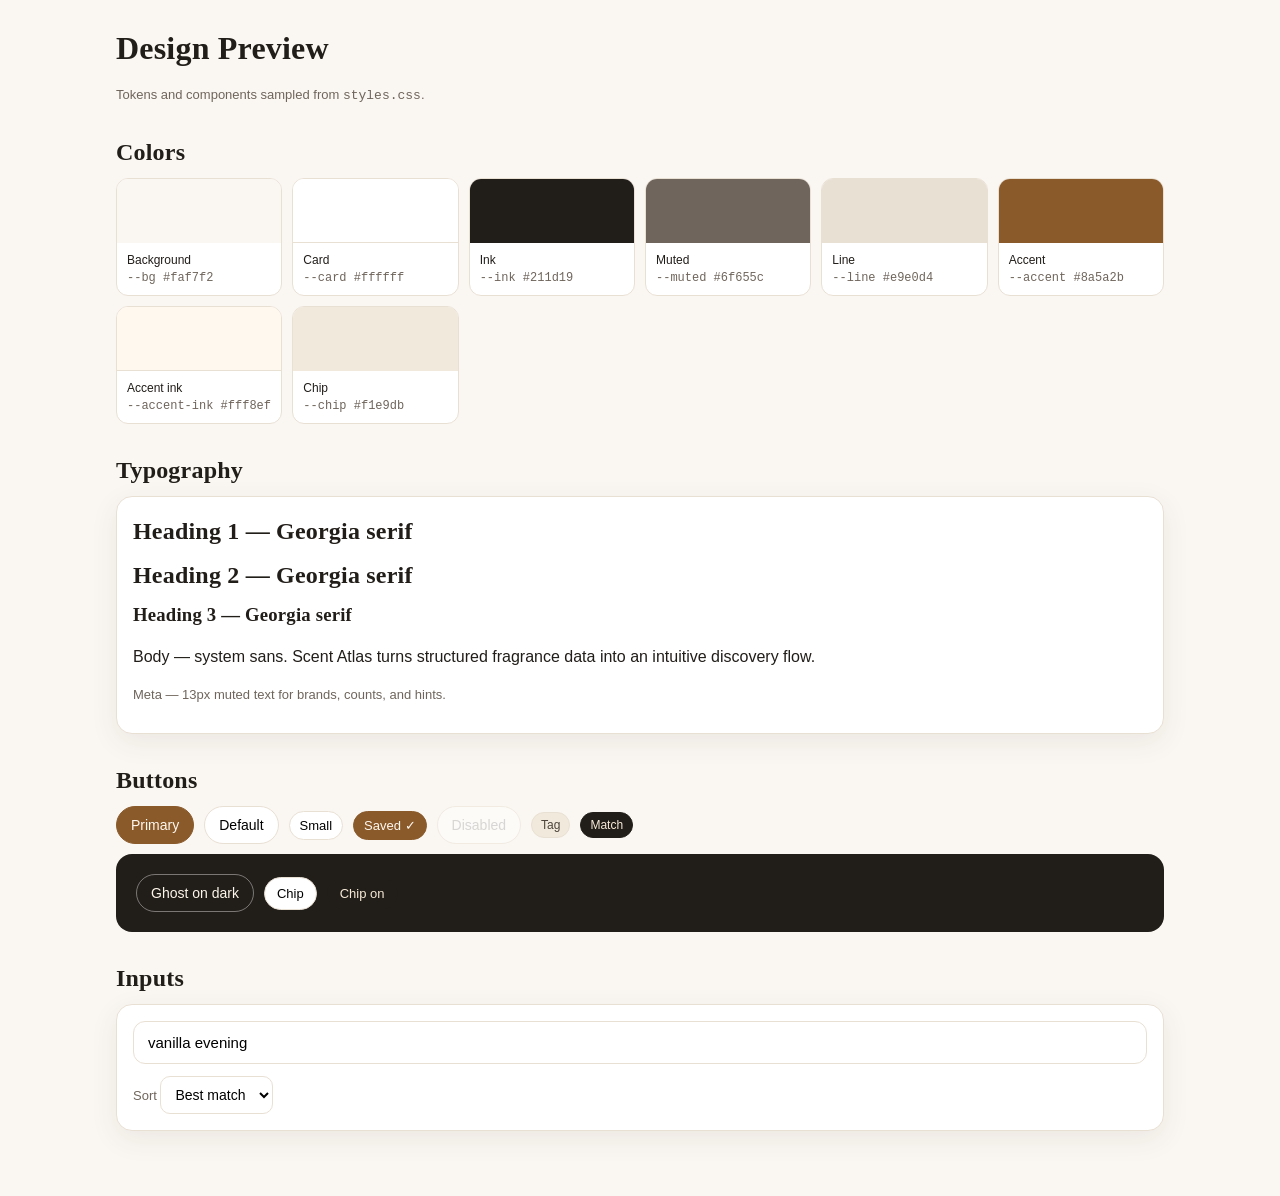
==== design.html @ 1ad0ce34 "Add design.html visual preview" ====
<!DOCTYPE html>
<html lang="en">
<head>
<meta charset="UTF-8" />
<meta name="viewport" content="width=device-width, initial-scale=1.0" />
<title>Scent Atlas — Design Preview</title>
<link rel="stylesheet" href="styles.css" />
<style>
  .swatches { display: grid; grid-template-columns: repeat(auto-fill, minmax(150px, 1fr)); gap: 10px; }
  .swatch { border: 1px solid var(--line); border-radius: 12px; overflow: hidden; background: #fff; }
  .swatch-color { height: 64px; }
  .swatch-body { padding: 8px 10px; font-size: 12px; }
  .swatch-body code { display: block; color: var(--muted); }
  .demo-row { display: flex; gap: 10px; flex-wrap: wrap; align-items: center; }
  .dark-box { background: #211d19; border-radius: 16px; padding: 20px; }
</style>
</head>
<body>
<main class="container" style="padding: 24px 16px 48px;">
  <h1>Design Preview</h1>
  <p class="meta">Tokens and components sampled from <code>styles.css</code>.</p>

  <section class="section">
    <h2>Colors</h2>
    <div class="swatches">
      <div class="swatch"><div class="swatch-color" style="background:#faf7f2"></div><div class="swatch-body">Background<code>--bg #faf7f2</code></div></div>
      <div class="swatch"><div class="swatch-color" style="background:#ffffff;border-bottom:1px solid var(--line)"></div><div class="swatch-body">Card<code>--card #ffffff</code></div></div>
      <div class="swatch"><div class="swatch-color" style="background:#211d19"></div><div class="swatch-body">Ink<code>--ink #211d19</code></div></div>
      <div class="swatch"><div class="swatch-color" style="background:#6f655c"></div><div class="swatch-body">Muted<code>--muted #6f655c</code></div></div>
      <div class="swatch"><div class="swatch-color" style="background:#e9e0d4"></div><div class="swatch-body">Line<code>--line #e9e0d4</code></div></div>
      <div class="swatch"><div class="swatch-color" style="background:#8a5a2b"></div><div class="swatch-body">Accent<code>--accent #8a5a2b</code></div></div>
      <div class="swatch"><div class="swatch-color" style="background:#fff8ef;border-bottom:1px solid var(--line)"></div><div class="swatch-body">Accent ink<code>--accent-ink #fff8ef</code></div></div>
      <div class="swatch"><div class="swatch-color" style="background:#f1e9db"></div><div class="swatch-body">Chip<code>--chip #f1e9db</code></div></div>
    </div>
  </section>

  <section class="section">
    <h2>Typography</h2>
    <div class="panel">
      <h1>Heading 1 — Georgia serif</h1>
      <h2>Heading 2 — Georgia serif</h2>
      <h3>Heading 3 — Georgia serif</h3>
      <p>Body — system sans. Scent Atlas turns structured fragrance data into an intuitive discovery flow.</p>
      <p class="meta">Meta — 13px muted text for brands, counts, and hints.</p>
    </div>
  </section>

  <section class="section">
    <h2>Buttons</h2>
    <div class="demo-row">
      <button class="btn primary">Primary</button>
      <button class="btn">Default</button>
      <button class="btn small">Small</button>
      <button class="btn small primary">Saved ✓</button>
      <button class="btn" disabled>Disabled</button>
      <span class="tag">Tag</span>
      <span class="tag match">Match</span>
    </div>
    <div class="dark-box" style="margin-top:10px;">
      <div class="demo-row">
        <button class="btn ghost">Ghost on dark</button>
        <button class="chip">Chip</button>
        <button class="chip on">Chip on</button>
      </div>
    </div>
  </section>

  <section class="section">
    <h2>Inputs</h2>
    <div class="panel">
      <input class="search-input" placeholder="Search name, brand, note, mood… e.g. vanilla evening" value="vanilla evening" />
      <div class="toolbar">
        <label class="meta">Sort
          <select>
            <option>Best match</option>
            <option>Newest</option>
            <option>Name A–Z</option>
          </select>
        </label>
      </div>
    </div>
  </section>
</main>
</body>
</html>
---- styles.css ----
:root {
  --bg: #faf7f2;
  --card: #ffffff;
  --ink: #211d19;
  --muted: #6f655c;
  --line: #e9e0d4;
  --accent: #8a5a2b;
  --accent-ink: #fff8ef;
  --chip: #f1e9db;
  --shadow: 0 8px 28px rgba(60, 40, 20, 0.08);
  --radius: 16px;
}
* { box-sizing: border-box; }
body {
  margin: 0;
  background: var(--bg);
  color: var(--ink);
  font-family: -apple-system, BlinkMacSystemFont, "Segoe UI", Inter, Roboto, Helvetica, Arial, sans-serif;
  line-height: 1.5;
}
h1, h2, h3, .serif {
  font-family: Georgia, "Times New Roman", serif;
  letter-spacing: 0.2px;
  margin: 0 0 0.5rem;
}
a { color: inherit; }
.container { max-width: 1080px; margin: 0 auto; padding: 0 16px; }

.topbar {
  position: sticky; top: 0; z-index: 20;
  background: rgba(250, 247, 242, 0.92);
  backdrop-filter: blur(8px);
  border-bottom: 1px solid var(--line);
}
.topbar-inner {
  max-width: 1080px; margin: 0 auto; padding: 12px 16px;
  display: flex; align-items: center; justify-content: space-between; gap: 12px;
}
.brand { display: flex; align-items: center; gap: 10px; text-decoration: none; }
.brand-mark {
  width: 36px; height: 36px; border-radius: 12px;
  display: grid; place-items: center;
  background: #211d19; color: #f7ead7; font-weight: 700;
  font-family: Georgia, serif;
}
.brand-text { font-family: Georgia, serif; font-size: 20px; }
.nav { display: flex; gap: 6px; flex-wrap: wrap; }
.nav a {
  text-decoration: none; padding: 8px 12px; border-radius: 999px;
  border: 1px solid transparent; font-size: 14px;
}
.nav a.active, .nav a:hover { background: var(--chip); border-color: var(--line); }
.pill {
  display: inline-block; min-width: 20px; text-align: center;
  background: var(--accent); color: var(--accent-ink);
  border-radius: 999px; font-size: 12px; padding: 0 6px; margin-left: 4px;
}

#view { padding: 24px 16px 48px; min-height: 70vh; }
.hero {
  background: linear-gradient(135deg, #211d19, #4a3421 60%, #8a5a2b);
  color: #fdf6ea; border-radius: 20px; padding: 32px 24px;
  box-shadow: var(--shadow);
}
.hero p { color: #e8d9c2; max-width: 640px; }
.hero-actions { display: flex; gap: 10px; flex-wrap: wrap; margin-top: 14px; }
.btn {
  appearance: none; border: 1px solid var(--line); background: var(--card);
  padding: 10px 14px; border-radius: 999px; cursor: pointer; font-size: 14px;
}
.btn.primary { background: var(--accent); border-color: var(--accent); color: var(--accent-ink); }
.btn.ghost { background: transparent; color: #fdf6ea; border-color: rgba(255,255,255,0.4); }
.btn.small { padding: 6px 10px; font-size: 13px; }
.btn:disabled { opacity: 0.5; cursor: not-allowed; }
.search-input {
  width: 100%; padding: 12px 14px; border-radius: 12px;
  border: 1px solid var(--line); font-size: 15px; background: #fff;
}
.section { margin-top: 28px; }
.section-head { display: flex; align-items: baseline; justify-content: space-between; gap: 12px; margin-bottom: 12px; }
.section-head a { font-size: 13px; color: var(--accent); }
.grid { display: grid; grid-template-columns: repeat(auto-fill, minmax(230px, 1fr)); gap: 14px; }
.card {
  background: var(--card); border: 1px solid var(--line); border-radius: var(--radius);
  overflow: hidden; box-shadow: var(--shadow); display: flex; flex-direction: column;
}
.card-body { padding: 12px 14px 14px; display: flex; flex-direction: column; gap: 8px; flex: 1; }
.card h3 { font-size: 17px; margin: 0; }
.card h3 a { text-decoration: none; }
.card h3 a:hover { text-decoration: underline; }
.meta { color: var(--muted); font-size: 13px; }
.art {
  height: 130px; display: grid; place-items: center; color: #fff;
  font-family: Georgia, serif; font-size: 34px; letter-spacing: 1px;
}
.tags { display: flex; flex-wrap: wrap; gap: 6px; }
.tag {
  font-size: 12px; background: var(--chip); border: 1px solid var(--line);
  padding: 3px 9px; border-radius: 999px; color: #4d443b;
}
.tag.match { background: #211d19; color: #f7ead7; border-color: #211d19; }
.card-actions { display: flex; gap: 8px; margin-top: auto; flex-wrap: wrap; }
.match-reason { font-size: 12px; color: var(--accent); }

.chips { display: flex; flex-wrap: wrap; gap: 8px; }
.chip {
  border: 1px solid var(--line); background: #fff; border-radius: 999px;
  padding: 8px 12px; font-size: 13px; cursor: pointer;
}
.chip.on { background: #211d19; color: #f7ead7; border-color: #211d19; }

.filters { display: grid; grid-template-columns: repeat(auto-fit, minmax(180px, 1fr)); gap: 12px; margin-top: 12px; }
.filter-group { background: #fff; border: 1px solid var(--line); border-radius: 12px; padding: 10px; }
.filter-group h4 { margin: 0 0 8px; font-size: 13px; text-transform: uppercase; letter-spacing: 0.06em; color: var(--muted); }
.toolbar { display: flex; gap: 10px; align-items: center; flex-wrap: wrap; margin-top: 12px; }
select, .select {
  padding: 9px 10px; border-radius: 10px; border: 1px solid var(--line); background: #fff; font-size: 14px;
}

.profile { display: grid; grid-template-columns: 300px 1fr; gap: 18px; }
.profile-art { border-radius: 18px; min-height: 320px; display: grid; place-items: center; color: #fff; font-size: 64px; font-family: Georgia, serif; }
.panel { background: var(--card); border: 1px solid var(--line); border-radius: var(--radius); padding: 16px; box-shadow: var(--shadow); }
.panel + .panel { margin-top: 14px; }
.notes-pyramid { display: grid; gap: 8px; }
.note-row { display: flex; gap: 8px; align-items: baseline; flex-wrap: wrap; }
.note-label { width: 90px; flex: none; font-size: 12px; text-transform: uppercase; letter-spacing: 0.06em; color: var(--muted); }

table.compare { width: 100%; border-collapse: collapse; background: #fff; border-radius: 12px; overflow: hidden; }
table.compare th, table.compare td { border: 1px solid var(--line); padding: 10px; text-align: left; font-size: 14px; vertical-align: top; }
table.compare th { background: #f6efe3; }
.shared { background: #eef6ec; }

.tiles { display: grid; grid-template-columns: repeat(auto-fill, minmax(160px, 1fr)); gap: 10px; }
.tile { background: #fff; border: 1px solid var(--line); border-radius: 14px; padding: 14px; cursor: pointer; text-align: left; }
.tile:hover { border-color: var(--accent); }
.tile strong { display: block; font-family: Georgia, serif; }
.tile span { font-size: 12px; color: var(--muted); }

.empty { background: #fff; border: 1px dashed var(--line); border-radius: 14px; padding: 24px; text-align: center; color: var(--muted); }
.footer { border-top: 1px solid var(--line); padding: 18px 0 28px; color: var(--muted); font-size: 13px; }
.footer-inner { display: flex; justify-content: space-between; gap: 12px; flex-wrap: wrap; }

@media (max-width: 760px) {
  .profile { grid-template-columns: 1fr; }
  .profile-art { min-height: 200px; }
  .topbar-inner { flex-direction: column; align-items: flex-start; }
}
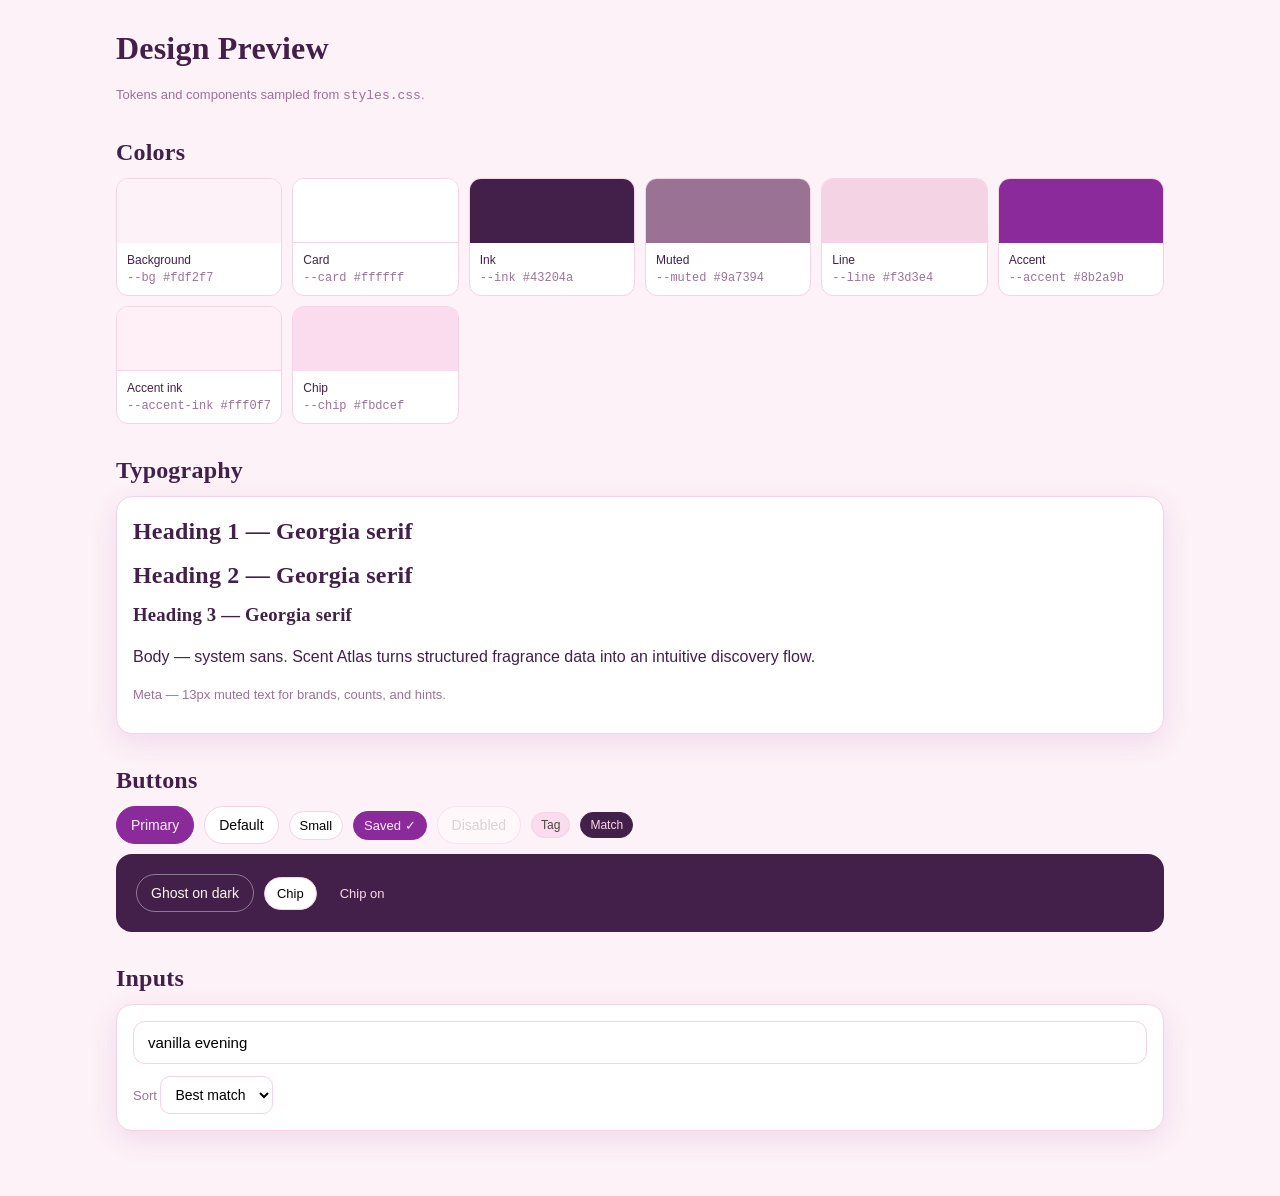
==== commit 22d0dbeb: "Feminine bubblegum pink and rich purple palette with PRD note" ====
--- a/design.html
+++ b/design.html
@@ -12,7 +12,7 @@
   .swatch-body { padding: 8px 10px; font-size: 12px; }
   .swatch-body code { display: block; color: var(--muted); }
   .demo-row { display: flex; gap: 10px; flex-wrap: wrap; align-items: center; }
-  .dark-box { background: #211d19; border-radius: 16px; padding: 20px; }
+  .dark-box { background: #43204a; border-radius: 16px; padding: 20px; }
 </style>
 </head>
 <body>
@@ -23,14 +23,14 @@
   <section class="section">
     <h2>Colors</h2>
     <div class="swatches">
-      <div class="swatch"><div class="swatch-color" style="background:#faf7f2"></div><div class="swatch-body">Background<code>--bg #faf7f2</code></div></div>
+      <div class="swatch"><div class="swatch-color" style="background:#fdf2f7"></div><div class="swatch-body">Background<code>--bg #fdf2f7</code></div></div>
       <div class="swatch"><div class="swatch-color" style="background:#ffffff;border-bottom:1px solid var(--line)"></div><div class="swatch-body">Card<code>--card #ffffff</code></div></div>
-      <div class="swatch"><div class="swatch-color" style="background:#211d19"></div><div class="swatch-body">Ink<code>--ink #211d19</code></div></div>
-      <div class="swatch"><div class="swatch-color" style="background:#6f655c"></div><div class="swatch-body">Muted<code>--muted #6f655c</code></div></div>
-      <div class="swatch"><div class="swatch-color" style="background:#e9e0d4"></div><div class="swatch-body">Line<code>--line #e9e0d4</code></div></div>
-      <div class="swatch"><div class="swatch-color" style="background:#8a5a2b"></div><div class="swatch-body">Accent<code>--accent #8a5a2b</code></div></div>
-      <div class="swatch"><div class="swatch-color" style="background:#fff8ef;border-bottom:1px solid var(--line)"></div><div class="swatch-body">Accent ink<code>--accent-ink #fff8ef</code></div></div>
-      <div class="swatch"><div class="swatch-color" style="background:#f1e9db"></div><div class="swatch-body">Chip<code>--chip #f1e9db</code></div></div>
+      <div class="swatch"><div class="swatch-color" style="background:#43204a"></div><div class="swatch-body">Ink<code>--ink #43204a</code></div></div>
+      <div class="swatch"><div class="swatch-color" style="background:#9a7394"></div><div class="swatch-body">Muted<code>--muted #9a7394</code></div></div>
+      <div class="swatch"><div class="swatch-color" style="background:#f3d3e4"></div><div class="swatch-body">Line<code>--line #f3d3e4</code></div></div>
+      <div class="swatch"><div class="swatch-color" style="background:#8b2a9b"></div><div class="swatch-body">Accent<code>--accent #8b2a9b</code></div></div>
+      <div class="swatch"><div class="swatch-color" style="background:#fff0f7;border-bottom:1px solid var(--line)"></div><div class="swatch-body">Accent ink<code>--accent-ink #fff0f7</code></div></div>
+      <div class="swatch"><div class="swatch-color" style="background:#fbdcef"></div><div class="swatch-body">Chip<code>--chip #fbdcef</code></div></div>
     </div>
   </section>
 
--- a/styles.css
+++ b/styles.css
@@ -1,13 +1,13 @@
 :root {
-  --bg: #faf7f2;
+  --bg: #fdf2f7;
   --card: #ffffff;
-  --ink: #211d19;
-  --muted: #6f655c;
-  --line: #e9e0d4;
-  --accent: #8a5a2b;
-  --accent-ink: #fff8ef;
-  --chip: #f1e9db;
-  --shadow: 0 8px 28px rgba(60, 40, 20, 0.08);
+  --ink: #43204a;
+  --muted: #9a7394;
+  --line: #f3d3e4;
+  --accent: #8b2a9b;
+  --accent-ink: #fff0f7;
+  --chip: #fbdcef;
+  --shadow: 0 8px 28px rgba(139, 42, 155, 0.12);
   --radius: 16px;
 }
 * { box-sizing: border-box; }
@@ -28,7 +28,7 @@
 
 .topbar {
   position: sticky; top: 0; z-index: 20;
-  background: rgba(250, 247, 242, 0.92);
+  background: rgba(253, 242, 247, 0.92);
   backdrop-filter: blur(8px);
   border-bottom: 1px solid var(--line);
 }
@@ -40,7 +40,7 @@
 .brand-mark {
   width: 36px; height: 36px; border-radius: 12px;
   display: grid; place-items: center;
-  background: #211d19; color: #f7ead7; font-weight: 700;
+  background: #43204a; color: #ffd6e9; font-weight: 700;
   font-family: Georgia, serif;
 }
 .brand-text { font-family: Georgia, serif; font-size: 20px; }
@@ -58,11 +58,11 @@
 
 #view { padding: 24px 16px 48px; min-height: 70vh; }
 .hero {
-  background: linear-gradient(135deg, #211d19, #4a3421 60%, #8a5a2b);
-  color: #fdf6ea; border-radius: 20px; padding: 32px 24px;
+  background: linear-gradient(135deg, #3d123f, #8b2a9b 60%, #f06fae);
+  color: #fff0f7; border-radius: 20px; padding: 32px 24px;
   box-shadow: var(--shadow);
 }
-.hero p { color: #e8d9c2; max-width: 640px; }
+.hero p { color: #f6cfe3; max-width: 640px; }
 .hero-actions { display: flex; gap: 10px; flex-wrap: wrap; margin-top: 14px; }
 .btn {
   appearance: none; border: 1px solid var(--line); background: var(--card);
@@ -98,7 +98,7 @@
   font-size: 12px; background: var(--chip); border: 1px solid var(--line);
   padding: 3px 9px; border-radius: 999px; color: #4d443b;
 }
-.tag.match { background: #211d19; color: #f7ead7; border-color: #211d19; }
+.tag.match { background: #43204a; color: #ffd6e9; border-color: #43204a; }
 .card-actions { display: flex; gap: 8px; margin-top: auto; flex-wrap: wrap; }
 .match-reason { font-size: 12px; color: var(--accent); }
 
@@ -107,7 +107,7 @@
   border: 1px solid var(--line); background: #fff; border-radius: 999px;
   padding: 8px 12px; font-size: 13px; cursor: pointer;
 }
-.chip.on { background: #211d19; color: #f7ead7; border-color: #211d19; }
+.chip.on { background: #43204a; color: #ffd6e9; border-color: #43204a; }
 
 .filters { display: grid; grid-template-columns: repeat(auto-fit, minmax(180px, 1fr)); gap: 12px; margin-top: 12px; }
 .filter-group { background: #fff; border: 1px solid var(--line); border-radius: 12px; padding: 10px; }
@@ -127,8 +127,8 @@
 
 table.compare { width: 100%; border-collapse: collapse; background: #fff; border-radius: 12px; overflow: hidden; }
 table.compare th, table.compare td { border: 1px solid var(--line); padding: 10px; text-align: left; font-size: 14px; vertical-align: top; }
-table.compare th { background: #f6efe3; }
-.shared { background: #eef6ec; }
+table.compare th { background: #fbe3f0; }
+.shared { background: #f5e3f7; }
 
 .tiles { display: grid; grid-template-columns: repeat(auto-fill, minmax(160px, 1fr)); gap: 10px; }
 .tile { background: #fff; border: 1px solid var(--line); border-radius: 14px; padding: 14px; cursor: pointer; text-align: left; }
